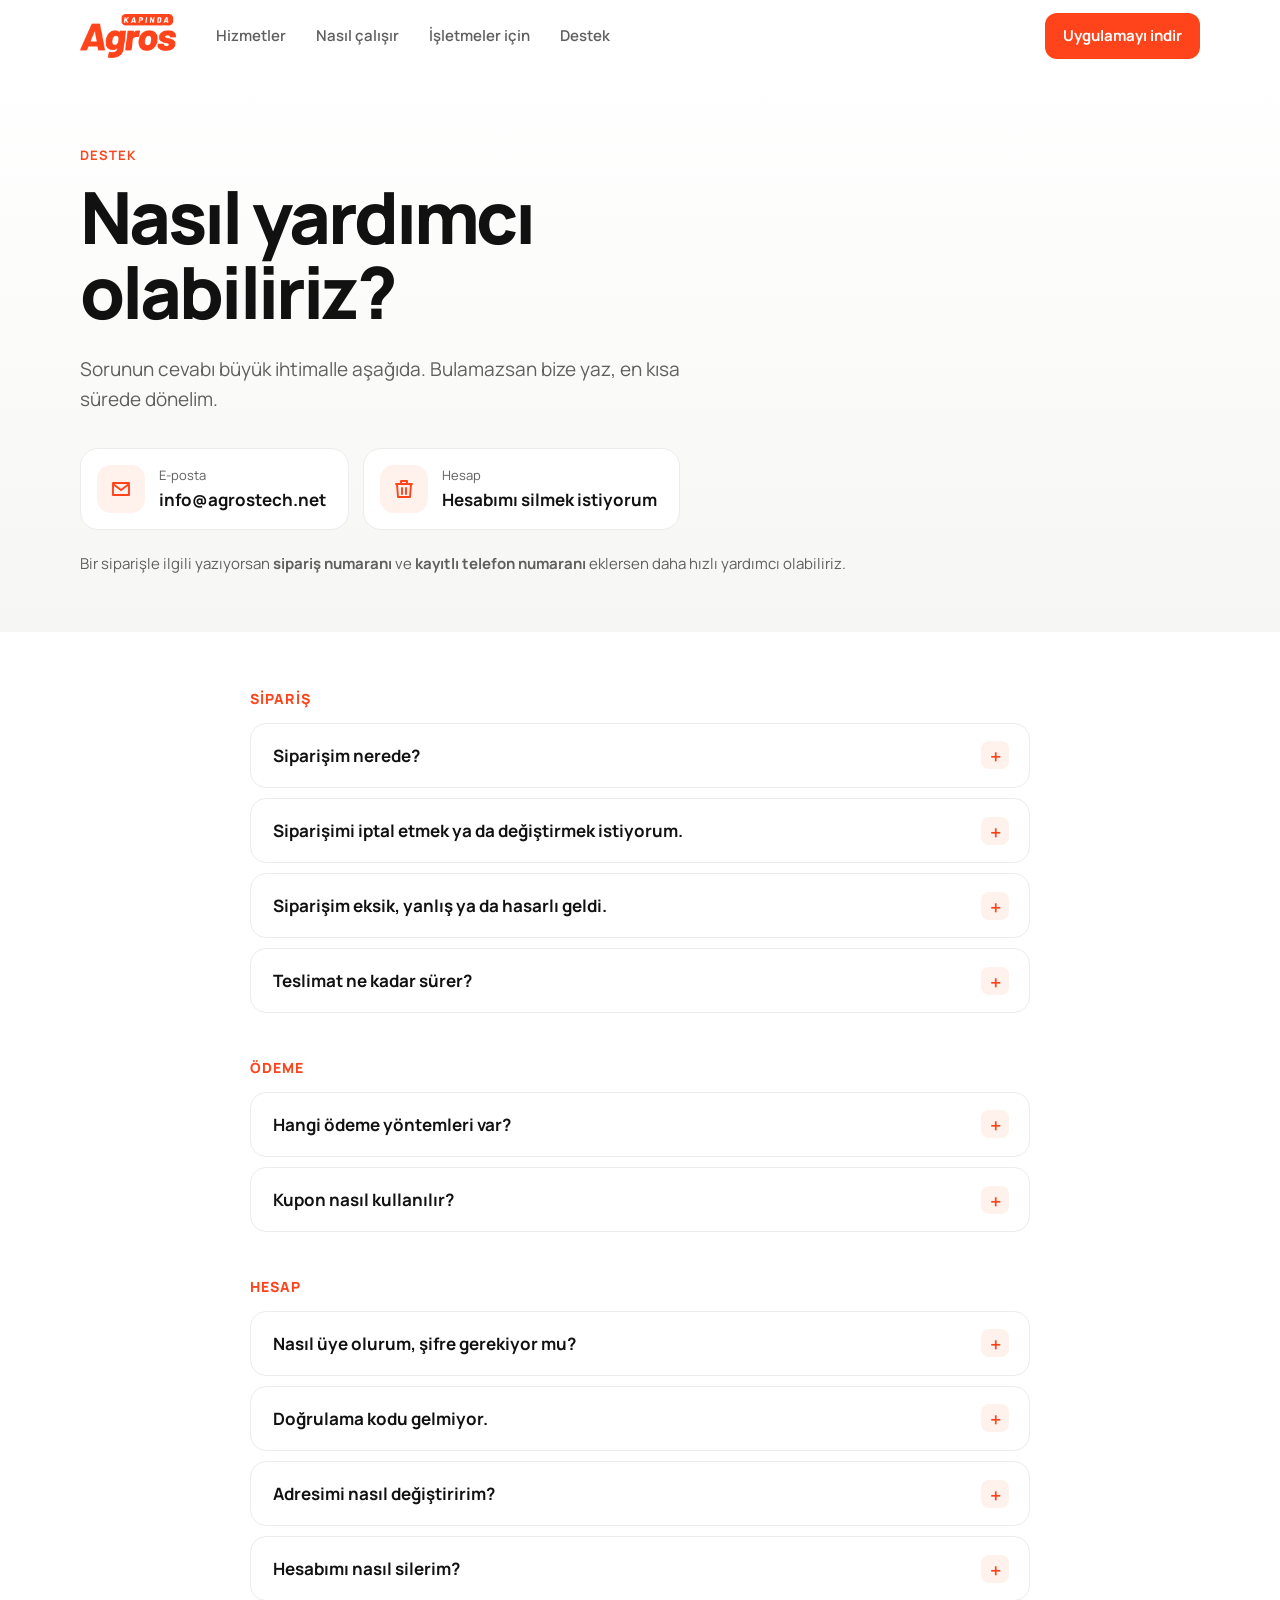
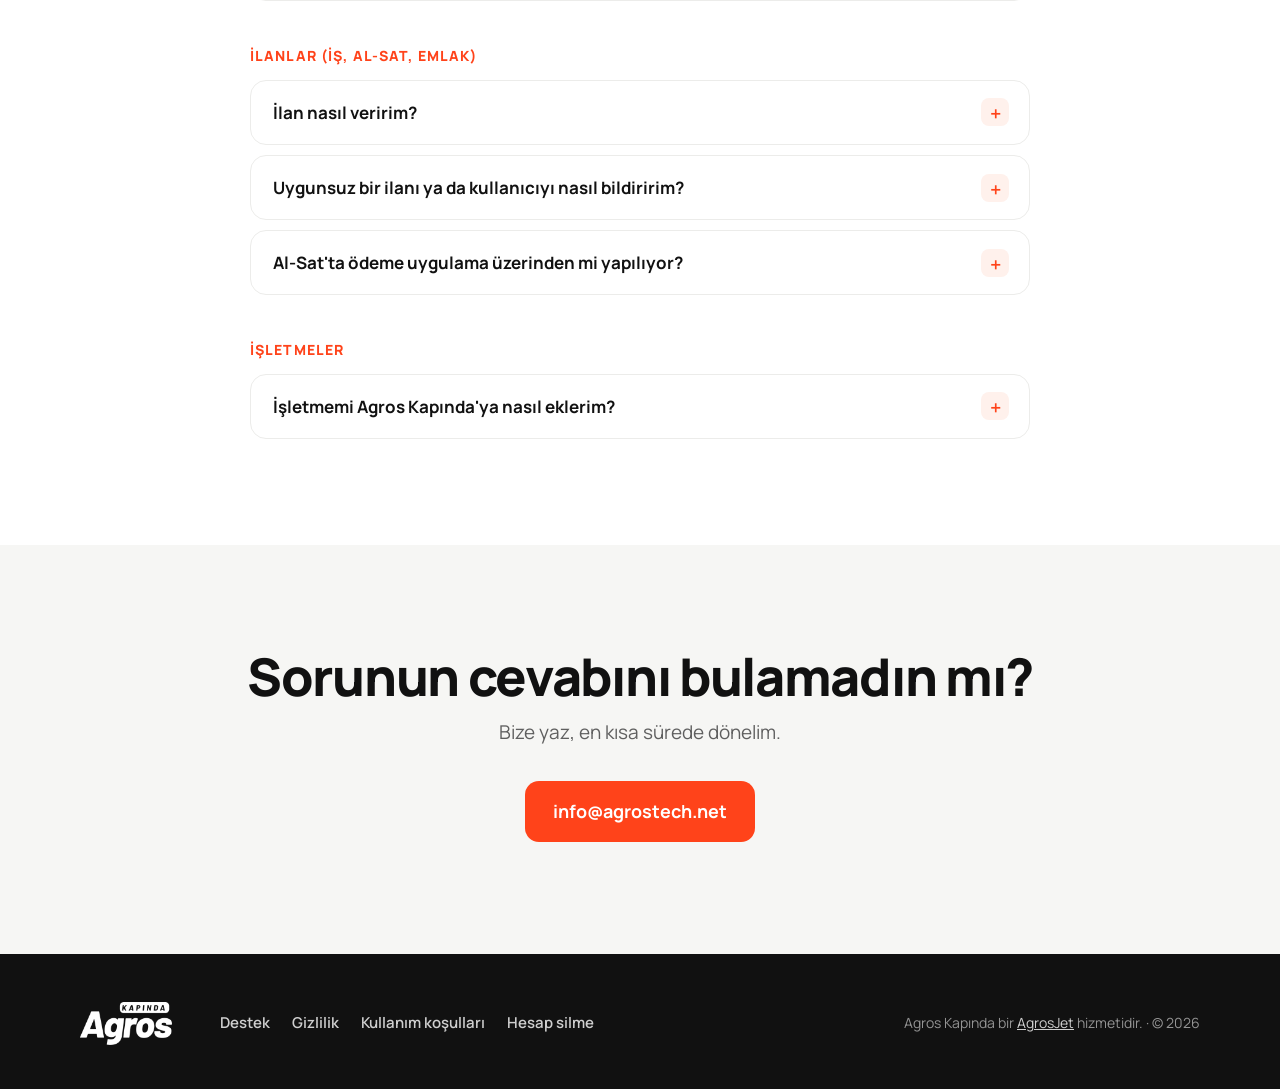
==== destek.html @ 943f06df "Destek sayfasi (/destek): iletisim, sik sorulan sorular; alt bilgide destek, gizlilik, kosullar, hes" ====
<!doctype html>
<html lang="tr">
<head>
  <meta charset="utf-8">
  <meta name="viewport" content="width=device-width, initial-scale=1, viewport-fit=cover">
  <title>Destek — Agros Kapında</title>
  <meta name="description" content="Agros Kapında destek: sipariş, ödeme, hesap ve ilanlarla ilgili sık sorulan sorular ve iletişim.">
  <meta name="theme-color" content="#FF431A">
  <link rel="canonical" href="https://agroskapinda.app/destek">

  <meta property="og:type" content="website">
  <meta property="og:site_name" content="Agros Kapında">
  <meta property="og:title" content="Agros Kapında — Ne lazımsa, kapında.">
  <meta property="og:description" content="Yemek, market, çiçek, kurye, iş, emlak ve ikinci el tek uygulamada.">
  <meta property="og:url" content="https://agroskapinda.app/">
  <meta property="og:image" content="https://agroskapinda.app/img/og.png">
  <meta name="twitter:card" content="summary_large_image">

  <link rel="icon" href="/favicon.ico" sizes="any">
  <link rel="icon" type="image/png" sizes="32x32" href="/img/favicon-32.png">
  <link rel="apple-touch-icon" href="/img/apple-touch-icon.png">
  <link rel="manifest" href="/site.webmanifest">

  <link rel="preconnect" href="https://fonts.googleapis.com">
  <link rel="preconnect" href="https://fonts.gstatic.com" crossorigin>
  <link href="https://fonts.googleapis.com/css2?family=Manrope:wght@400;500;600;700;800&display=swap" rel="stylesheet">
  <link rel="stylesheet" href="/style.css">
</head>
<body>

<header class="ust" id="ust">
  <div class="kap ust-ic">
    <a href="/" class="ust-logo" aria-label="Agros Kapında ana sayfa">
      <img src="/img/logo-turuncu.png" alt="Agros Kapında" width="104" height="48">
    </a>
    <nav class="ust-menu" aria-label="Ana menü">
      <a href="/#hizmetler">Hizmetler</a>
      <a href="/#nasil">Nasıl çalışır</a>
      <a href="/#isletmeler">İşletmeler için</a>
      <a href="/destek">Destek</a>
    </nav>
    <a href="/#indir" class="dugme dugme-turuncu ust-dugme">Uygulamayı indir</a>
  </div>
</header>

<main>
  <section class="destek-bas">
    <div class="kap">
      <p class="ust-yazi">Destek</p>
      <h1>Nasıl yardımcı<br>olabiliriz?</h1>
      <p class="giris-alt">Sorunun cevabı büyük ihtimalle aşağıda. Bulamazsan bize yaz, en kısa sürede dönelim.</p>
      <div class="iletisim-kartlari">
        <a class="iletisim" href="mailto:info@agrostech.net?subject=Agros%20Kap%C4%B1nda%20destek">
          <span class="ikon"><svg viewBox="0 0 24 24"><path d="M4 6h16v12H4zM4 7l8 6 8-6"/></svg></span>
          <span><small>E-posta</small><b>info@agrostech.net</b></span>
        </a>
        <a class="iletisim" href="https://agrosjet.app/m/hesap-sil" rel="noopener">
          <span class="ikon"><svg viewBox="0 0 24 24"><path d="M4 7h16M10 11v6M14 11v6M5 7l1 13h12l1-13M9 7V4h6v3"/></svg></span>
          <span><small>Hesap</small><b>Hesabımı silmek istiyorum</b></span>
        </a>
      </div>
      <p class="ipucu">Bir siparişle ilgili yazıyorsan <b>sipariş numaranı</b> ve <b>kayıtlı telefon numaranı</b> eklersen daha hızlı yardımcı olabiliriz.</p>
    </div>
  </section>

  <section class="destek-sss">
    <div class="kap kap-dar">
      <h2 class="sss-grup">Sipariş</h2>
        <details class="sss">
          <summary>Siparişim nerede?</summary>
          <div class="sss-cevap">Uygulamada <b>Siparişlerim</b> sekmesinden siparişinin durumunu görebilirsin: Sipariş alındı → Hazırlanıyor → Yolda → Teslim edildi. Her adımda telefonuna bildirim de gelir. Bildirim gelmiyorsa telefonunun ayarlarından Agros Kapında için bildirim iznini kontrol et.</div>
        </details>
        <details class="sss">
          <summary>Siparişimi iptal etmek ya da değiştirmek istiyorum.</summary>
          <div class="sss-cevap">Sipariş işletme tarafından hazırlanmaya başlandıysa değişiklik yapılamayabilir. Hemen <a href="mailto:info@agrostech.net">info@agrostech.net</a> adresine sipariş numaranla yaz; işletmeyle iletişime geçip sana dönelim.</div>
        </details>
        <details class="sss">
          <summary>Siparişim eksik, yanlış ya da hasarlı geldi.</summary>
          <div class="sss-cevap">Çok üzgünüz. Sipariş numaranı ve mümkünse bir fotoğrafı <a href="mailto:info@agrostech.net">info@agrostech.net</a> adresine gönder. İşletmeyle birlikte inceleyip sana dönüş yapacağız.</div>
        </details>
        <details class="sss">
          <summary>Teslimat ne kadar sürer?</summary>
          <div class="sss-cevap">Süre işletmeye, siparişin hazırlanma süresine ve mesafeye göre değişir. Her işletmenin tahmini teslim süresi uygulamada işletme kartında yazar.</div>
        </details>
      <h2 class="sss-grup">Ödeme</h2>
        <details class="sss">
          <summary>Hangi ödeme yöntemleri var?</summary>
          <div class="sss-cevap">Şu an siparişini kapıda <b>nakit</b> ya da <b>kapıda kredi kartı</b> ile ödeyebilirsin. Online kredi kartıyla ödeme çok yakında geliyor.</div>
        </details>
        <details class="sss">
          <summary>Kupon nasıl kullanılır?</summary>
          <div class="sss-cevap">Kuponlarını <b>Hesabım → Kuponlarım</b> bölümünde görebilirsin. Uygun kupon sepet ve ödeme adımında siparişine uygulanır.</div>
        </details>
      <h2 class="sss-grup">Hesap</h2>
        <details class="sss">
          <summary>Nasıl üye olurum, şifre gerekiyor mu?</summary>
          <div class="sss-cevap">Şifre yok. Telefon numaranı yazman yeterli; numarana gelen doğrulama koduyla giriş yaparsın. İlk girişte adını ve teslimat adresini eklemen istenir.</div>
        </details>
        <details class="sss">
          <summary>Doğrulama kodu gelmiyor.</summary>
          <div class="sss-cevap">Numaranı doğru yazdığından emin ol ve bir dakika bekleyip tekrar kod iste. SMS engelleme ya da sinyal sorunu olabilir. Yine gelmezse bize yaz.</div>
        </details>
        <details class="sss">
          <summary>Adresimi nasıl değiştiririm?</summary>
          <div class="sss-cevap"><b>Hesabım → Adreslerim</b> bölümünden yeni adres ekleyebilir, mevcut adreslerini düzenleyebilir ya da silebilirsin.</div>
        </details>
        <details class="sss">
          <summary>Hesabımı nasıl silerim?</summary>
          <div class="sss-cevap">Uygulamada <b>Hesabım</b> sekmesine gir, sayfanın altındaki <b>Hesabımı Sil</b> bağlantısına dokun ve telefonuna gelen kodu gir. Hesabın 7 gün sonra silinir. Ayrıntılar: <a href="https://agrosjet.app/m/hesap-sil" rel="noopener">Hesap silme</a>.</div>
        </details>
      <h2 class="sss-grup">İlanlar (İş, Al-Sat, Emlak)</h2>
        <details class="sss">
          <summary>İlan nasıl veririm?</summary>
          <div class="sss-cevap">Ana ekrandan Agrosİş, AgrosAl-Sat ya da AgrosEmlak'a gir ve ilan ver düğmesine dokun. Fotoğraf, açıklama ve fiyatı ekleyip yayınla.</div>
        </details>
        <details class="sss">
          <summary>Uygunsuz bir ilanı ya da kullanıcıyı nasıl bildiririm?</summary>
          <div class="sss-cevap">İlanın ya da mesajlaşmanın içindeki <b>Şikayet et</b> seçeneğini kullan. Aynı yerden kullanıcıyı engelleyebilirsin. Engellediklerini <b>Hesabım → Engellediklerim</b> bölümünden yönetebilirsin. Şikayetler ekibimiz tarafından incelenir.</div>
        </details>
        <details class="sss">
          <summary>Al-Sat'ta ödeme uygulama üzerinden mi yapılıyor?</summary>
          <div class="sss-cevap">Hayır. Al-Sat bir ilan hizmetidir; alıcı ve satıcı uygulama içinden mesajlaşır, ödeme ve teslim taraflar arasında yapılır. Ürünü görmeden ödeme yapmamanı öneririz.</div>
        </details>
      <h2 class="sss-grup">İşletmeler</h2>
        <details class="sss">
          <summary>İşletmemi Agros Kapında'ya nasıl eklerim?</summary>
          <div class="sss-cevap">İşletme başvuruları çok yakında bu siteden alınacak. Şimdiden ilgileniyorsan işletme adını, türünü (restoran, market, manav, çiçekçi…) ve telefon numaranı <a href="mailto:info@agrostech.net?subject=%C4%B0%C5%9Fletme%20ba%C5%9Fvurusu">info@agrostech.net</a> adresine gönder.</div>
        </details>
    </div>
  </section>

  <section class="indir" id="indir">
    <div class="kap indir-ic">
      <h2>Sorunun cevabını bulamadın mı?</h2>
      <p>Bize yaz, en kısa sürede dönelim.</p>
      <div class="magazalar ortala"><a class="dugme dugme-turuncu dugme-buyuk" href="mailto:info@agrostech.net?subject=Agros%20Kap%C4%B1nda%20destek">info@agrostech.net</a></div>
    </div>
  </section>
</main>

<footer class="alt">
  <div class="kap alt-ic">
    <img src="/img/logo-beyaz.png" alt="Agros Kapında" width="100" height="46" loading="lazy">
    <nav class="alt-menu" aria-label="Alt menü">
      <a href="/destek">Destek</a>
      <a href="https://agrosjet.app/m/privacy" rel="noopener">Gizlilik</a>
      <a href="https://agrosjet.app/m/terms" rel="noopener">Kullanım koşulları</a>
      <a href="https://agrosjet.app/m/hesap-sil" rel="noopener">Hesap silme</a>
    </nav>
    <p class="alt-not">Agros Kapında bir <a href="https://agrosjet.net" rel="noopener">AgrosJet</a> hizmetidir. · © <span data-yil>2026</span></p>
  </div>
</footer>

<script src="/main.js" defer></script>
</body>
</html>
---- style.css ----
/* Agros Kapında — tanıtım sayfası (uygulamanın renk ve görselleriyle uyumlu) */
:root {
  --turuncu: #FF431A;
  --turuncu-koyu: #E63C17;
  --turuncu-yumusak: #FFF1EC;
  --yazi: #111111;
  --yazi-soluk: #5F5F5F;
  --zemin: #FFFFFF;
  --zemin-gri: #F6F6F4;
  --cizgi: #ECECEA;
  --koyu: #111111;
  --font: "Manrope", system-ui, -apple-system, "Segoe UI", sans-serif;
  --kenar: clamp(20px, 4vw, 40px);
}

*, *::before, *::after { box-sizing: border-box; }
html { scroll-behavior: smooth; -webkit-text-size-adjust: 100%; }
body {
  margin: 0; font-family: var(--font); font-size: 17px; line-height: 1.6;
  color: var(--yazi); background: var(--zemin);
  -webkit-font-smoothing: antialiased; overflow-x: hidden;
}
img { display: block; max-width: 100%; height: auto; }
a { color: inherit; }
h1, h2, h3, h4 { margin: 0; letter-spacing: -0.025em; }
p { margin: 0; }
ul, ol { margin: 0; padding: 0; list-style: none; }
.kap { width: 100%; max-width: 1200px; margin: 0 auto; padding: 0 var(--kenar); }

.ust-yazi { font-size: 13px; font-weight: 700; letter-spacing: .08em; text-transform: uppercase; color: var(--turuncu); margin-bottom: 14px; }
.ust-yazi.acik { color: #FFD3C6; }
.bolum-bas { max-width: 640px; margin-bottom: 48px; }
.bolum-bas h2, .neden-sol h2, .isletme-metin h2, .indir h2 { font-size: clamp(32px, 4.4vw, 52px); line-height: 1.08; font-weight: 800; }
.bolum-bas p:last-child:not(.ust-yazi) { margin-top: 16px; font-size: 19px; color: var(--yazi-soluk); }

.dugme { display: inline-flex; align-items: center; justify-content: center; font-weight: 700; font-size: 15px; text-decoration: none; border-radius: 12px; padding: 11px 18px; transition: background .2s, transform .2s; }
.dugme-turuncu { background: var(--turuncu); color: #fff; }
.dugme-turuncu:hover { background: var(--turuncu-koyu); }

/* ───────── Üst bar ───────── */
.ust { position: sticky; top: 0; z-index: 50; background: rgba(255,255,255,.88); -webkit-backdrop-filter: saturate(1.6) blur(14px); backdrop-filter: saturate(1.6) blur(14px); border-bottom: 1px solid transparent; transition: border-color .2s; }
.ust.kaydi { border-bottom-color: var(--cizgi); }
.ust-ic { display: flex; align-items: center; gap: 40px; height: 72px; }
.ust-logo img { width: 96px; }
.ust-menu { display: flex; gap: 30px; margin-right: auto; font-weight: 600; font-size: 15px; }
.ust-menu a { text-decoration: none; color: var(--yazi-soluk); transition: color .2s; }
.ust-menu a:hover { color: var(--yazi); }

/* ───────── Giriş ───────── */
.giris { padding: 64px 0 96px; background: linear-gradient(180deg, #fff 0%, var(--zemin-gri) 100%); }
.giris-ic { display: grid; grid-template-columns: 1fr 1.05fr; gap: 56px; align-items: center; }
.rozet { display: inline-block; font-size: 14px; font-weight: 600; color: var(--turuncu); background: var(--turuncu-yumusak); border-radius: 999px; padding: 7px 14px; margin-bottom: 24px; }
.giris h1 { font-size: clamp(48px, 7vw, 84px); line-height: 1.02; font-weight: 800; letter-spacing: -0.04em; }
.vurgu { color: var(--turuncu); }
.giris-alt { margin-top: 24px; max-width: 34em; font-size: 19px; color: var(--yazi-soluk); }

.magazalar { display: flex; flex-wrap: wrap; gap: 12px; margin-top: 34px; }
.magazalar.ortala { justify-content: center; }
.magaza {
  position: relative; display: inline-flex; align-items: center; gap: 11px;
  background: var(--koyu); color: #fff; text-decoration: none;
  padding: 10px 20px 10px 16px; border-radius: 12px; min-width: 176px;
  transition: transform .2s, background .2s;
}
a.magaza:hover { transform: translateY(-2px); background: #2a2a2a; }
.magaza svg { width: 26px; height: 26px; flex: none; }
.magaza small { display: block; font-size: 11px; opacity: .75; line-height: 1.2; white-space: nowrap; }
.magaza b { display: block; font-size: 18px; line-height: 1.15; white-space: nowrap; }
.magaza.yakinda { cursor: default; }
.magaza.yakinda::after {
  content: "Yakında"; position: absolute; top: -9px; right: -6px;
  font-size: 11px; font-weight: 700; background: var(--turuncu); color: #fff; padding: 2px 8px; border-radius: 999px;
}

/* ───────── Giriş sahnesi ───────── */
.canli { display: inline-block; width: 8px; height: 8px; border-radius: 50%; background: var(--turuncu); margin-right: 6px; vertical-align: 1px; animation: nabiz 2s infinite; }
@keyframes nabiz { 0% { box-shadow: 0 0 0 0 rgba(255,67,26,.55); } 70% { box-shadow: 0 0 0 9px rgba(255,67,26,0); } 100% { box-shadow: 0 0 0 0 rgba(255,67,26,0); } }
.donen-kelime { display: inline-block; color: var(--turuncu); position: relative; }
.donen-kelime.cik { animation: kelimeCik .32s ease-in forwards; }
.donen-kelime.gir { animation: kelimeGir .42s cubic-bezier(.2,.8,.2,1.2); }
@keyframes kelimeCik { to { opacity: 0; transform: translateY(-.35em) rotate(-3deg); filter: blur(4px); } }
@keyframes kelimeGir { from { opacity: 0; transform: translateY(.45em) rotate(3deg); filter: blur(4px); } to { opacity: 1; transform: none; filter: none; } }
.giris h1 .satir { display: block; }
.giris h1 .vurgu { color: var(--yazi); }
main { overflow-x: clip; }

.sahne { position: relative; display: grid; place-items: center; min-height: 620px; }
.sahne::before { content: ""; position: absolute; width: 520px; height: 520px; border-radius: 50%; background: radial-gradient(circle, rgba(255,67,26,.16), rgba(255,67,26,0) 68%); }
.telefon {
  position: relative; z-index: 2; width: 292px; height: 600px; padding: 11px;
  background: #111; border-radius: 48px;
  box-shadow: 0 0 0 2px #2b2b2b inset, 0 40px 80px rgba(17,17,17,.22), 0 12px 24px rgba(17,17,17,.12);
  animation: suzul 7s ease-in-out infinite;
}
.telefon::before { content: ""; position: absolute; z-index: 3; top: 21px; left: 50%; width: 88px; height: 25px; margin-left: -44px; background: #111; border-radius: 20px; }
@keyframes suzul { 0%,100% { transform: translateY(0) rotate(-3deg); } 50% { transform: translateY(-14px) rotate(-2deg); } }
.ekran { height: 100%; border-radius: 38px; overflow: hidden; background: #fff; padding: 54px 12px 12px; display: flex; flex-direction: column; gap: 10px; position: relative; }
.e-ust { display: flex; justify-content: space-between; align-items: center; padding: 0 4px; }
.e-ust img { width: 64px; }
.e-adres { font-size: 12px; font-weight: 700; background: var(--zemin-gri); border-radius: 999px; padding: 4px 10px; }
.e-afis { background: var(--turuncu); color: #fff; border-radius: 14px; padding: 12px 14px; position: relative; overflow: hidden; }
.e-afis::after { content: ""; position: absolute; right: -24px; top: -24px; width: 90px; height: 90px; border-radius: 50%; background: rgba(255,255,255,.15); }
.e-afis b { display: block; font-size: 15px; line-height: 1.2; }
.e-afis small { font-size: 11px; opacity: .85; }
.e-izgara { display: grid; grid-template-columns: 1fr 1fr; gap: 8px; }
.e-kart { position: relative; background: #fff; border: 1px solid var(--cizgi); border-radius: 12px; overflow: hidden; aspect-ratio: 640 / 486; }
.e-kart b { position: absolute; top: 6px; left: 8px; z-index: 1; font-size: 12px; font-weight: 800; color: var(--r); }
.e-kart img { width: 100%; height: 100%; object-fit: cover; }
.e-kart { opacity: 0; transform: scale(.9); animation: kartGel .5s cubic-bezier(.2,.8,.2,1.2) forwards; }
.e-kart:nth-child(1) { animation-delay: .3s; } .e-kart:nth-child(2) { animation-delay: .4s; } .e-kart:nth-child(3) { animation-delay: .5s; }
.e-kart:nth-child(4) { animation-delay: .6s; } .e-kart:nth-child(5) { animation-delay: .7s; } .e-kart:nth-child(6) { animation-delay: .8s; }
@keyframes kartGel { to { opacity: 1; transform: none; } }
.e-alt { margin-top: auto; display: flex; justify-content: space-around; padding: 10px 6px 4px; border-top: 1px solid var(--cizgi); }
.e-alt span { width: 22px; height: 6px; border-radius: 4px; background: #ddd; }
.e-alt .aktif { background: var(--turuncu); }

.damga { position: absolute; z-index: 3; top: 2%; left: 0; width: 150px; height: 150px; display: grid; place-items: center; }
.damga::before { content: ""; position: absolute; inset: 0; border-radius: 50%; background: #FFD43B; box-shadow: 0 10px 24px rgba(17,17,17,.12); }
.damga svg { position: absolute; inset: 0; width: 100%; height: 100%; animation: don 16s linear infinite; }
.damga text { font-family: var(--font); font-weight: 800; font-size: 14px; fill: #111; }
.damga img { position: relative; width: 56px; height: 56px; border-radius: 14px; }
@keyframes don { to { transform: rotate(360deg); } }

.yuzen { position: absolute; z-index: 1; width: 190px; background: #fff; border-radius: 18px; overflow: hidden; box-shadow: 0 18px 40px rgba(17,17,17,.12); }
.yuzen img { width: 100%; aspect-ratio: 640 / 486; object-fit: cover; }
.yuzen span { position: absolute; top: 10px; left: 12px; font-weight: 800; font-size: 14px; }
.yz-cicek { right: -2%; top: 8%; transform: rotate(7deg); animation: yuzen1 8s ease-in-out infinite; }
.yz-cicek span { color: #DB2777; }
.yz-emlak { left: -4%; bottom: 6%; transform: rotate(-8deg); animation: yuzen2 9s ease-in-out infinite; }
.yz-emlak span { color: #7C3AED; }
@keyframes yuzen1 { 0%,100% { transform: rotate(7deg) translateY(0); } 50% { transform: rotate(5deg) translateY(12px); } }
@keyframes yuzen2 { 0%,100% { transform: rotate(-8deg) translateY(0); } 50% { transform: rotate(-6deg) translateY(-12px); } }

.balon {
  position: absolute; z-index: 4; right: -3%; bottom: 16%;
  display: flex; align-items: center; gap: 12px;
  background: #fff; border-radius: 18px; padding: 12px 18px 12px 12px;
  box-shadow: 0 20px 44px rgba(17,17,17,.16);
  animation: balonGel 6s ease-in-out infinite;
}
.balon b { display: block; font-size: 15px; line-height: 1.25; }
.balon small { font-size: 13px; color: var(--yazi-soluk); }
.balon-ikon { width: 40px; height: 40px; border-radius: 12px; background: var(--turuncu); color: #fff; display: grid; place-items: center; }
.balon-ikon svg { width: 24px; height: 24px; fill: none; stroke: currentColor; stroke-width: 1.9; stroke-linecap: round; stroke-linejoin: round; }
@keyframes balonGel { 0%, 6% { opacity: 0; transform: translateY(16px) scale(.94); } 14%, 86% { opacity: 1; transform: none; } 94%, 100% { opacity: 0; transform: translateY(-8px) scale(.97); } }

/* ───────── Kayan şerit ───────── */
.serit { background: var(--turuncu); color: #fff; padding: 22px 0; overflow: hidden; transform: rotate(-1.2deg); margin: -12px -20px 0; }
.serit-hat { display: flex; width: max-content; animation: kay 34s linear infinite; }
.serit-ic { display: flex; align-items: center; gap: 28px; padding-right: 28px; font-size: clamp(26px, 3.2vw, 40px); font-weight: 800; letter-spacing: -.02em; white-space: nowrap; }
.serit-ic i { font-style: normal; color: #FFD43B; font-size: .7em; }
@keyframes kay { to { transform: translateX(-50%); } }

/* ───────── Takip ───────── */
.takip { background: #111; color: #fff; padding: 112px 0; }
.takip-ic { display: grid; grid-template-columns: 1fr 1fr; gap: 64px; align-items: center; }
.takip h2, .ilan h2 { font-size: clamp(32px, 4.4vw, 52px); line-height: 1.08; font-weight: 800; }
.takip .vurgu { color: var(--turuncu); }
.takip-metin p:last-child { margin-top: 18px; font-size: 18px; color: rgba(255,255,255,.72); max-width: 30em; }
.bildirimler { display: grid; gap: 12px; }
.bd {
  display: grid; grid-template-columns: 40px 1fr auto; gap: 14px; align-items: center;
  background: rgba(255,255,255,.07); border: 1px solid rgba(255,255,255,.1);
  border-radius: 20px; padding: 14px 18px 14px 14px; max-width: 430px;
  opacity: 0; animation: bildirim 9s infinite;
}
.bd img { width: 40px; height: 40px; border-radius: 10px; }
.bd b { display: block; font-size: 16px; line-height: 1.25; }
.bd small { font-size: 14px; color: rgba(255,255,255,.65); }
.bd em { font-style: normal; font-size: 12px; color: rgba(255,255,255,.45); align-self: start; }
.bd2 { margin-left: 36px; animation-delay: 1.2s; }
.bd3 { margin-left: 72px; animation-delay: 2.4s; background: var(--turuncu); border-color: var(--turuncu); }
.bd3 small, .bd3 em { color: rgba(255,255,255,.85); }
@keyframes bildirim { 0% { opacity: 0; transform: translateY(22px) scale(.97); } 8%, 80% { opacity: 1; transform: none; } 92%, 100% { opacity: 0; transform: translateY(-8px) scale(.98); } }

/* ───────── İlan / mesaj ───────── */
.ilan { padding: 112px 0; background: #F3F6FF; }
.ilan-ic { display: grid; grid-template-columns: 1fr 1fr; gap: 64px; align-items: center; }
.ilan .vurgu { color: #2563EB; }
.ilan-metin > p:not(.ust-yazi) { margin-top: 18px; font-size: 18px; color: var(--yazi-soluk); max-width: 30em; }
.ilan .ust-yazi { color: #2563EB; }
.ilan-liste { margin-top: 26px; display: grid; gap: 10px; }
.ilan-liste li { background: #fff; border-radius: 14px; padding: 13px 16px; font-size: 15px; color: var(--yazi-soluk); border-left: 4px solid var(--r); }
.ilan-liste b { color: var(--r); margin-right: 6px; }
.sahne-mesaj { position: relative; display: grid; place-items: center; min-height: 560px; }
.telefon-kucuk { width: 270px; height: 540px; animation: suzul2 7s ease-in-out infinite; }
@keyframes suzul2 { 0%,100% { transform: translateY(0) rotate(3deg); } 50% { transform: translateY(-12px) rotate(2deg); } }
.ekran-mesaj { padding: 50px 0 0; gap: 0; background: #F6F6F4; }
.m-ust { display: flex; align-items: center; gap: 10px; padding: 8px 14px 12px; background: #fff; border-bottom: 1px solid var(--cizgi); }
.m-ust img { width: 40px; height: 40px; border-radius: 10px; object-fit: cover; }
.m-ust b { display: block; font-size: 14px; line-height: 1.2; }
.m-ust small { font-size: 11px; color: #2563EB; font-weight: 700; }
.m-akis { flex: 1; display: flex; flex-direction: column; gap: 8px; padding: 14px 12px; }
.m { max-width: 80%; font-size: 13px; line-height: 1.35; padding: 9px 12px; border-radius: 16px; opacity: 0; animation: mesaj 10s infinite; }
.m-ben { align-self: flex-end; background: #2563EB; color: #fff; border-bottom-right-radius: 4px; }
.m-o { align-self: flex-start; background: #fff; border-bottom-left-radius: 4px; }
.m:nth-child(1) { animation-delay: .4s; } .m:nth-child(2) { animation-delay: 1.6s; } .m:nth-child(3) { animation-delay: 2.8s; } .m:nth-child(4) { animation-delay: 4s; }
.m-yaziyor { display: flex; gap: 4px; padding: 12px; animation-delay: 5.2s; align-self: flex-start; background: #fff; }
.m-yaziyor i { width: 6px; height: 6px; border-radius: 50%; background: #aaa; animation: zipla 1s infinite; }
.m-yaziyor i:nth-child(2) { animation-delay: .15s; } .m-yaziyor i:nth-child(3) { animation-delay: .3s; }
@keyframes zipla { 0%, 60%, 100% { transform: none; } 30% { transform: translateY(-4px); } }
@keyframes mesaj { 0% { opacity: 0; transform: translateY(10px) scale(.95); } 5%, 88% { opacity: 1; transform: none; } 96%, 100% { opacity: 0; } }
.m-giris { margin: 0 10px 12px; background: #fff; border-radius: 999px; padding: 10px 14px; font-size: 12px; color: #999; }
.etiket-yuzen { position: absolute; z-index: 3; background: #fff; border-radius: 14px; padding: 10px 14px; font-size: 14px; font-weight: 700; color: var(--r); box-shadow: 0 14px 34px rgba(17,17,17,.12); border-left: 4px solid var(--r); white-space: nowrap; }
.ey1 { left: 0; top: 16%; transform: rotate(-5deg); animation: yuzen2 8s ease-in-out infinite; }
.ey2 { right: 0; bottom: 18%; transform: rotate(5deg); animation: yuzen1 9s ease-in-out infinite; }

/* ───────── Hizmetler ───────── */
.hizmetler { padding: 112px 0 104px; }
.grup-baslik { display: flex; align-items: center; gap: 12px; font-size: 21px; font-weight: 700; margin: 0 0 20px; }
.grup-baslik span { font-size: 13px; font-weight: 700; color: var(--turuncu); background: var(--turuncu-yumusak); border-radius: 8px; padding: 3px 8px; }
.izgara { display: grid; gap: 16px; }
.izgara-4 { grid-template-columns: repeat(4, 1fr); }
.izgara + .grup-baslik { margin-top: 56px; }
.hizmet {
  position: relative; display: flex; flex-direction: column;
  background: #fff; border: 1px solid var(--cizgi); border-radius: 20px; overflow: hidden;
  transition: transform .3s cubic-bezier(.2,.8,.2,1), box-shadow .3s, border-color .3s;
}
.hizmet:hover { transform: translateY(-4px); border-color: transparent; box-shadow: 0 16px 40px rgba(17,17,17,.09); }
.hizmet::before { content: ""; position: absolute; left: 0; right: 0; top: 0; height: 4px; background: var(--renk); opacity: 0; transition: opacity .3s; }
.hizmet:hover::before { opacity: 1; }
.hizmet-yazi { padding: 22px 22px 0; }
.hizmet h4 { font-size: 20px; font-weight: 800; color: var(--renk); display: flex; align-items: center; gap: 8px; flex-wrap: wrap; }
.hizmet h4 em { font-style: normal; font-size: 11px; font-weight: 700; color: #fff; background: var(--renk); border-radius: 999px; padding: 2px 8px; letter-spacing: 0; }
.hizmet p { margin-top: 6px; font-size: 15px; line-height: 1.5; color: var(--yazi-soluk); }
.hizmet img { margin-top: auto; width: 100%; aspect-ratio: 640 / 486; object-fit: cover; }
.hizmet-yakinda img { filter: grayscale(.35); opacity: .85; }

/* ───────── Nasıl çalışır ───────── */
.nasil { padding: 104px 0; background: var(--zemin-gri); }
.adimlar { display: grid; grid-template-columns: repeat(3, 1fr); gap: 16px; }
.adimlar li { background: #fff; border-radius: 20px; padding: 32px 28px 30px; }
.adim-no { display: grid; place-items: center; width: 44px; height: 44px; border-radius: 12px; background: var(--turuncu); color: #fff; font-weight: 800; font-size: 19px; margin-bottom: 22px; }
.adimlar h4 { font-size: 21px; font-weight: 800; }
.adimlar p { margin-top: 8px; color: var(--yazi-soluk); font-size: 16px; }

/* ───────── Neden ───────── */
.neden { padding: 112px 0; }
.neden-ic { display: grid; grid-template-columns: .9fr 1.1fr; gap: 64px; align-items: start; }
.neden-sol { position: sticky; top: 120px; }
.neden-sol p:last-child { margin-top: 18px; font-size: 19px; color: var(--yazi-soluk); max-width: 26em; }
.neden-liste { display: grid; grid-template-columns: 1fr 1fr; gap: 16px; }
.neden-liste li { border: 1px solid var(--cizgi); border-radius: 20px; padding: 26px 24px; }
.ikon { display: grid; place-items: center; width: 48px; height: 48px; border-radius: 14px; background: var(--turuncu-yumusak); color: var(--turuncu); margin-bottom: 18px; }
.ikon svg { width: 24px; height: 24px; fill: none; stroke: currentColor; stroke-width: 1.9; stroke-linecap: round; stroke-linejoin: round; }
.neden-liste h4 { font-size: 18px; font-weight: 800; }
.neden-liste p { margin-top: 6px; font-size: 15px; color: var(--yazi-soluk); }

/* ───────── İşletmeler ───────── */
.isletmeler { padding: 0 0 112px; }
.isletme-kart {
  display: grid; grid-template-columns: 1.2fr 1fr; gap: 48px; align-items: center;
  background: var(--turuncu); color: #fff; border-radius: 28px;
  padding: 64px clamp(28px, 5vw, 64px);
  max-width: calc(1200px - 2 * var(--kenar)); width: calc(100% - 2 * var(--kenar));
  position: relative; overflow: hidden;
}
.isletme-kart::after { content: ""; position: absolute; right: -120px; bottom: -160px; width: 420px; height: 420px; border-radius: 50%; background: rgba(255,255,255,.08); }
.isletme-metin p:not(.ust-yazi) { margin-top: 16px; font-size: 18px; color: rgba(255,255,255,.9); max-width: 30em; }
.yakinda-satir { margin-top: 28px; display: flex; align-items: center; gap: 12px; flex-wrap: wrap; font-size: 15px; font-weight: 500; }
.yakinda-rozet { background: #fff; color: var(--turuncu); font-weight: 800; font-size: 13px; border-radius: 999px; padding: 6px 12px; }
.isletme-turleri { display: flex; flex-wrap: wrap; gap: 10px; position: relative; z-index: 1; }
.isletme-turleri li { background: rgba(255,255,255,.14); border: 1px solid rgba(255,255,255,.28); border-radius: 999px; padding: 9px 16px; font-weight: 600; font-size: 15px; }

/* ───────── İndir ───────── */
.indir { padding: 104px 0 112px; background: var(--zemin-gri); text-align: center; }
.indir-ikon { width: 88px; height: 88px; border-radius: 22px; margin: 0 auto 26px; box-shadow: 0 12px 30px rgba(255,67,26,.3); }
.indir p { margin-top: 12px; font-size: 19px; color: var(--yazi-soluk); }

/* ───────── Alt bilgi ───────── */
.alt { background: var(--koyu); color: #fff; padding: 48px 0 calc(44px + env(safe-area-inset-bottom)); font-size: 15px; }
.alt-ic { display: flex; align-items: center; gap: 24px; flex-wrap: wrap; }
.alt img { width: 92px; }
.alt a { color: #fff; }
.alt-telif { color: rgba(255,255,255,.55); font-size: 14px; }

/* ───────── Beliren ───────── */
.belir { opacity: 0; transform: translateY(24px); transition: opacity .7s ease, transform .7s cubic-bezier(.2,.8,.2,1); }
.belir.gorundu { opacity: 1; transform: none; }

/* ───────── Duyarlı ───────── */
@media (max-width: 1000px) {
  .izgara-4 { grid-template-columns: repeat(2, 1fr); }
  .neden-ic { grid-template-columns: 1fr; gap: 40px; }
  .neden-sol { position: static; }
}
@media (max-width: 860px) {
  .takip-ic, .ilan-ic { grid-template-columns: 1fr; gap: 48px; }
  .ilan-metin { order: -1; }
  .takip, .ilan { padding: 80px 0; }
  .ust-menu { display: none; }
  .ust-dugme { margin-left: auto; }
  .giris { padding: 36px 0 72px; }
  .giris-ic { grid-template-columns: 1fr; gap: 48px; }
  .adimlar { grid-template-columns: 1fr; }
  .isletme-kart { grid-template-columns: 1fr; padding: 44px 26px; gap: 30px; border-radius: 24px; }
  .hizmetler, .neden { padding: 80px 0; }
  .nasil, .indir { padding: 80px 0; }
  .isletmeler { padding-bottom: 80px; }
}
@media (max-width: 560px) {
  body { font-size: 16px; }
  .ust-ic { height: 62px; }
  .ust-logo img { width: 84px; }
  .ust-dugme { padding: 9px 14px; font-size: 14px; }
  .giris-alt { font-size: 17px; }
  .sahne { min-height: 560px; }
  .sahne::before { width: 360px; height: 360px; }
  .telefon { width: 250px; height: 515px; border-radius: 42px; }
  .ekran { border-radius: 33px; padding-top: 48px; }
  .damga { width: 104px; height: 104px; top: 0; left: -2%; }
  .damga text { font-size: 15px; }
  .damga img { width: 38px; height: 38px; border-radius: 10px; }
  .yuzen { width: 124px; border-radius: 14px; }
  .yuzen span { font-size: 11px; top: 6px; left: 8px; }
  .yz-cicek { right: -3%; top: 12%; }
  .yz-emlak { left: -3%; bottom: 12%; }
  .balon { right: -2%; bottom: 4%; padding: 10px 14px 10px 10px; }
  .bd2 { margin-left: 16px; } .bd3 { margin-left: 32px; }
  .telefon-kucuk { width: 240px; height: 480px; }
  .etiket-yuzen { font-size: 12px; padding: 8px 11px; }
  .ey1 { left: -2%; top: 3%; } .ey2 { right: -2%; }
  .izgara-4 { grid-template-columns: 1fr 1fr; gap: 10px; }
  .hizmet { border-radius: 16px; }
  .hizmet-yazi { padding: 14px 14px 0; }
  .hizmet h4 { font-size: 16px; }
  .hizmet p { font-size: 13px; }
  .neden-liste { grid-template-columns: 1fr; }
  .magaza { flex: 1 1 150px; min-width: 0; padding: 10px 12px; }
  .magaza b { font-size: 16px; }
  .alt-ic { flex-direction: column; align-items: flex-start; gap: 10px; }
}

@media (prefers-reduced-motion: reduce) {
  *, *::before, *::after { animation: none !important; transition: none !important; }
  .belir, .e-kart, .bd, .m, .balon { opacity: 1 !important; transform: none !important; }
}

/* ───────── Destek sayfası ───────── */
.alt-menu { display: flex; flex-wrap: wrap; gap: 8px 22px; margin-right: auto; }
.alt-menu a { text-decoration: none; color: rgba(255,255,255,.8); font-weight: 600; }
.alt-menu a:hover { color: #fff; }
.alt-not { color: rgba(255,255,255,.55); font-size: 14px; }
.alt-not a { color: rgba(255,255,255,.8); }
.alt-ic img { margin-right: 24px; }
.destek-bas { padding: 72px 0 56px; background: linear-gradient(180deg, #fff 0%, var(--zemin-gri) 100%); }
.destek-bas h1 { font-size: clamp(42px, 6vw, 72px); line-height: 1.04; font-weight: 800; letter-spacing: -0.04em; }
.iletisim-kartlari { display: flex; flex-wrap: wrap; gap: 14px; margin-top: 34px; }
.iletisim { display: flex; align-items: center; gap: 14px; background: #fff; border: 1px solid var(--cizgi); border-radius: 18px; padding: 16px 22px 16px 16px; text-decoration: none; transition: transform .2s, box-shadow .2s; }
.iletisim:hover { transform: translateY(-2px); box-shadow: 0 12px 30px rgba(17,17,17,.08); }
.iletisim .ikon { margin: 0; }
.iletisim small { display: block; font-size: 13px; color: var(--yazi-soluk); }
.iletisim b { font-size: 17px; }
.ipucu { margin-top: 22px; font-size: 15px; color: var(--yazi-soluk); }
.destek-sss { padding: 56px 0 96px; }
.kap-dar { max-width: 860px; }
.sss-grup { font-size: 14px; font-weight: 800; letter-spacing: .08em; text-transform: uppercase; color: var(--turuncu); margin: 44px 0 12px; }
.sss-grup:first-child { margin-top: 0; }
.sss { border: 1px solid var(--cizgi); border-radius: 16px; margin-bottom: 10px; background: #fff; transition: box-shadow .2s; }
.sss[open] { box-shadow: 0 10px 28px rgba(17,17,17,.06); }
.sss summary { cursor: pointer; list-style: none; padding: 18px 56px 18px 22px; font-weight: 700; font-size: 17px; position: relative; }
.sss summary::-webkit-details-marker { display: none; }
.sss summary::after { content: "+"; position: absolute; right: 20px; top: 50%; transform: translateY(-50%); width: 28px; height: 28px; border-radius: 8px; background: var(--turuncu-yumusak); color: var(--turuncu); display: grid; place-items: center; font-size: 20px; font-weight: 600; transition: transform .2s; }
.sss[open] summary::after { content: "−"; }
.sss-cevap { padding: 0 22px 20px; color: var(--yazi-soluk); font-size: 16px; }
.sss-cevap a { color: var(--turuncu); font-weight: 600; }
.dugme-buyuk { font-size: 18px; padding: 16px 28px; border-radius: 14px; }
@media (max-width: 560px) {
  .destek-bas { padding: 44px 0 40px; }
  .iletisim { width: 100%; }
  .sss summary { font-size: 16px; padding: 16px 52px 16px 18px; }
  .sss-cevap { padding: 0 18px 18px; font-size: 15px; }
  .alt-ic img { margin-right: 0; }
}
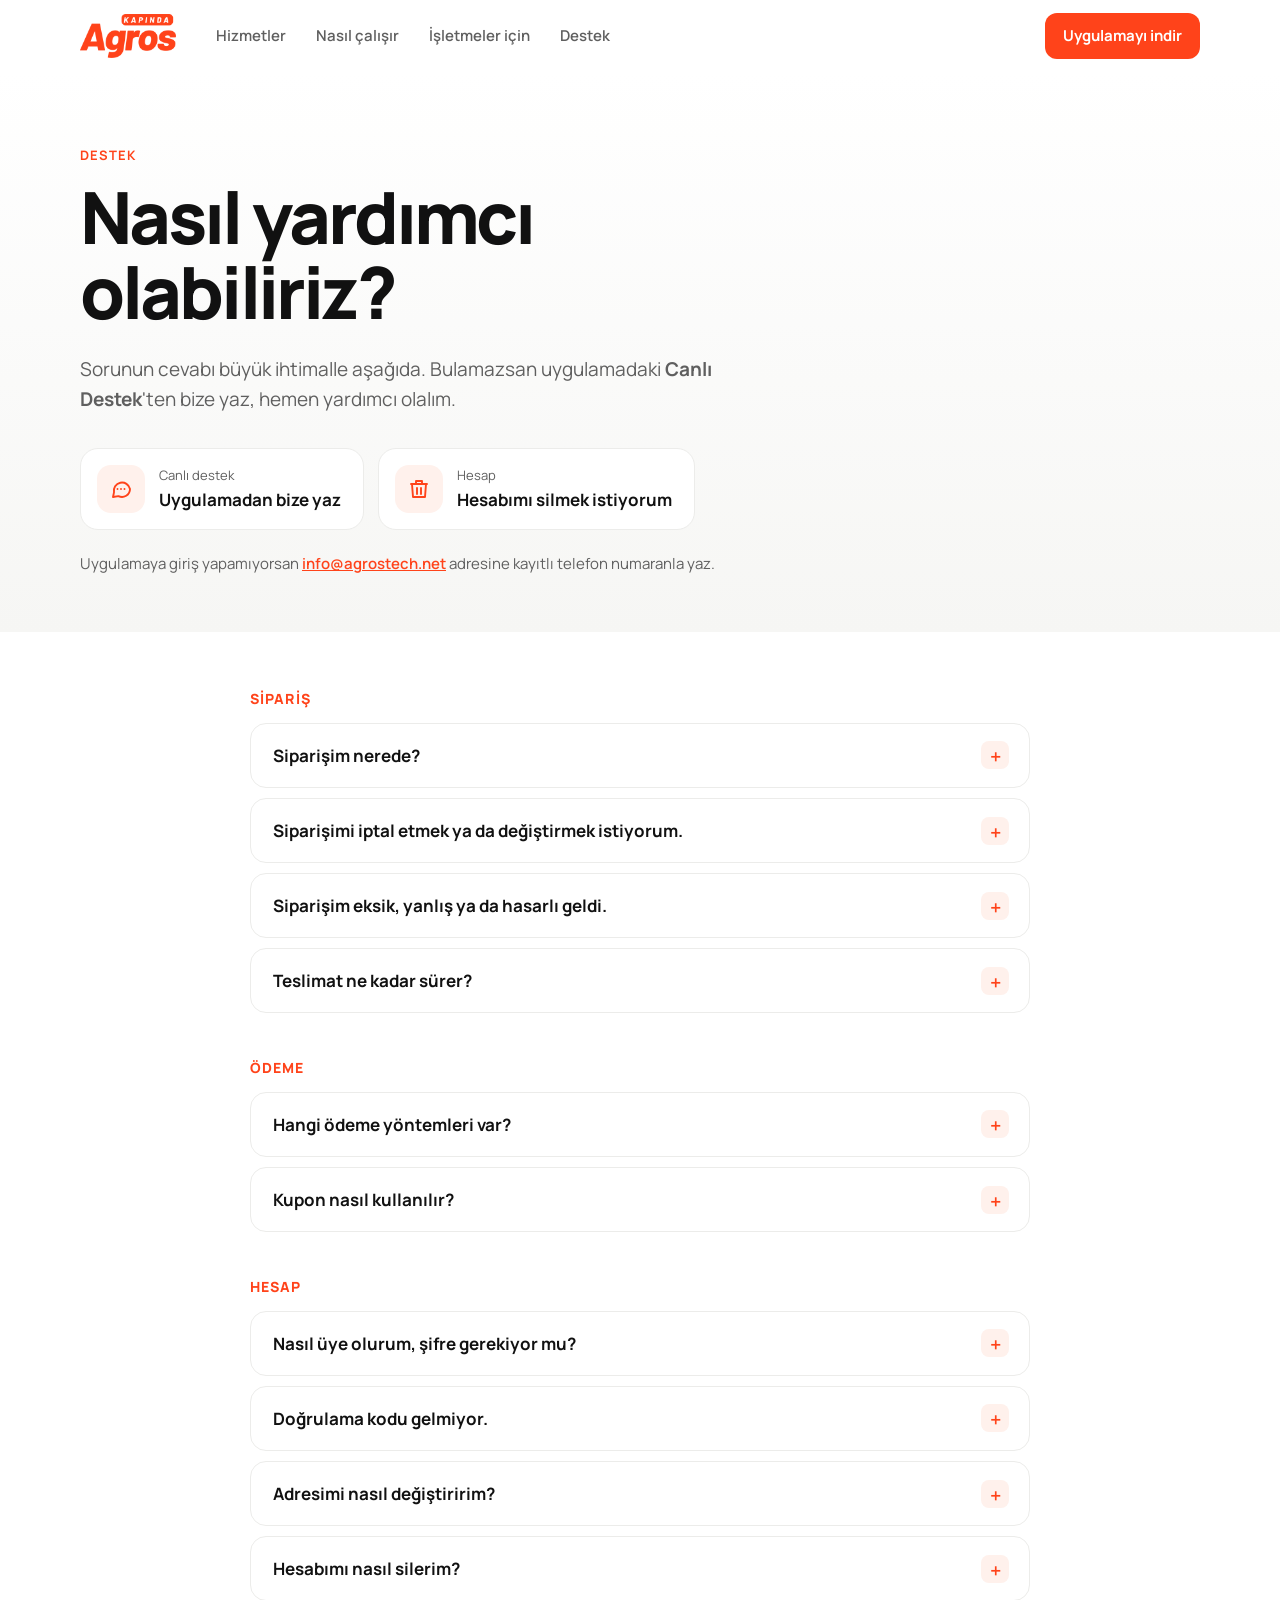
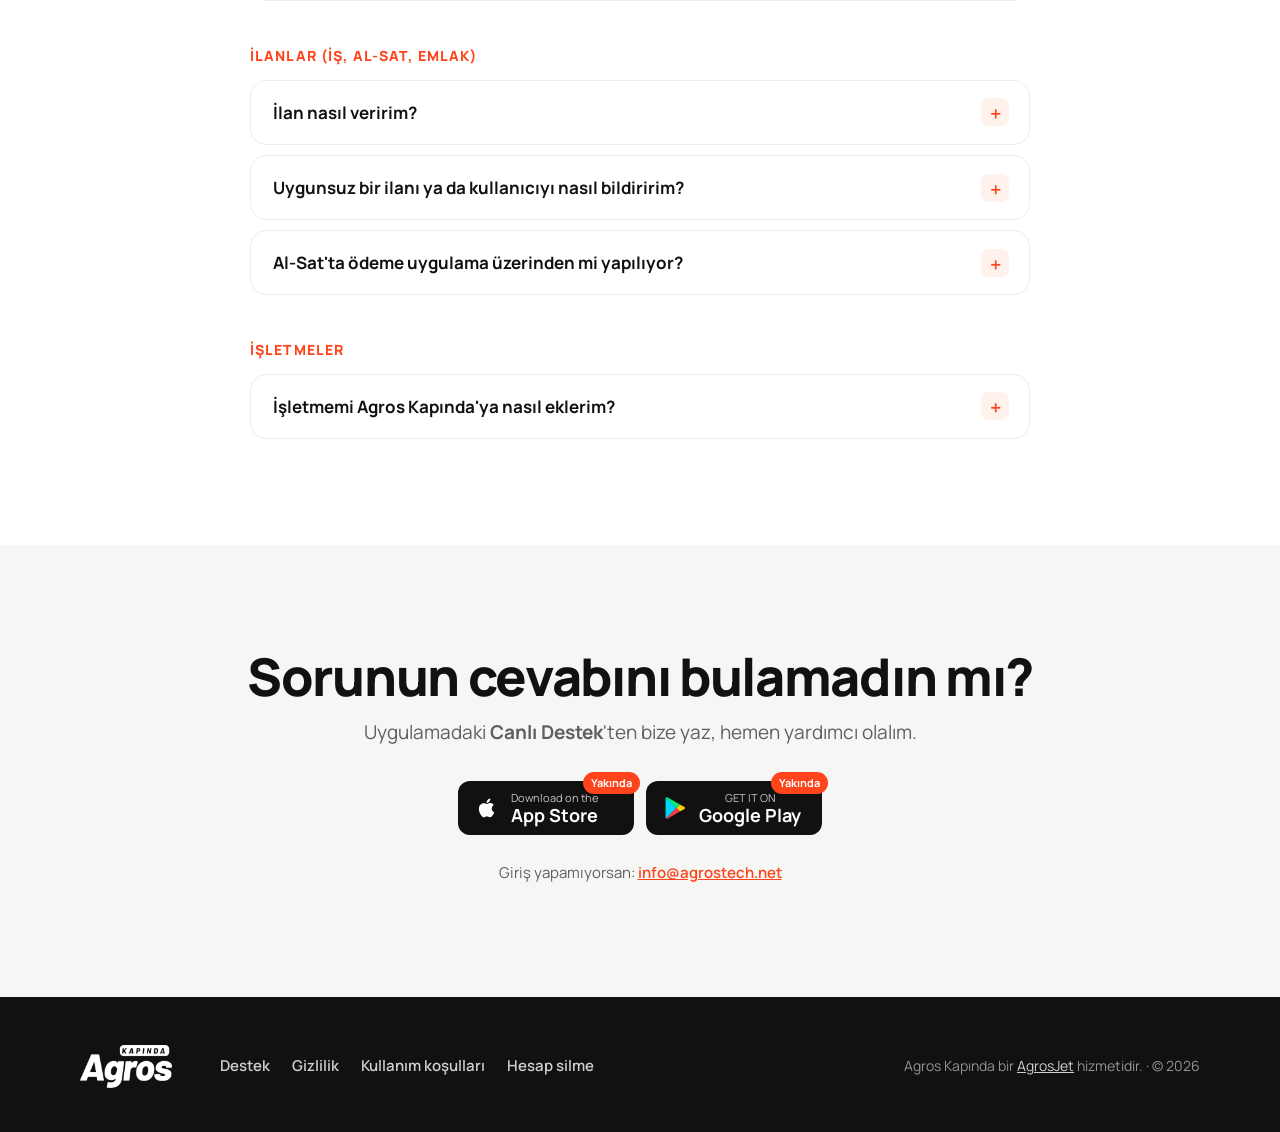
==== commit cbcf0acc: "Destek: siparis sorulari uygulamadaki Canli Destek'e yonlendirilir; e-posta yalniz giris yapamayanla" ====
--- a/destek.html
+++ b/destek.html
@@ -48,18 +48,18 @@
     <div class="kap">
       <p class="ust-yazi">Destek</p>
       <h1>Nasıl yardımcı<br>olabiliriz?</h1>
-      <p class="giris-alt">Sorunun cevabı büyük ihtimalle aşağıda. Bulamazsan bize yaz, en kısa sürede dönelim.</p>
+      <p class="giris-alt">Sorunun cevabı büyük ihtimalle aşağıda. Bulamazsan uygulamadaki <b>Canlı Destek</b>'ten bize yaz, hemen yardımcı olalım.</p>
       <div class="iletisim-kartlari">
-        <a class="iletisim" href="mailto:info@agrostech.net?subject=Agros%20Kap%C4%B1nda%20destek">
-          <span class="ikon"><svg viewBox="0 0 24 24"><path d="M4 6h16v12H4zM4 7l8 6 8-6"/></svg></span>
-          <span><small>E-posta</small><b>info@agrostech.net</b></span>
+        <a class="iletisim" href="#yaz">
+          <span class="ikon"><svg viewBox="0 0 24 24"><path d="M21 12a8 8 0 0 1-11.6 7.1L4 20l1-4.6A8 8 0 1 1 21 12zM8.5 12h.01M12 12h.01M15.5 12h.01"/></svg></span>
+          <span><small>Canlı destek</small><b>Uygulamadan bize yaz</b></span>
         </a>
         <a class="iletisim" href="https://agrosjet.app/m/hesap-sil" rel="noopener">
           <span class="ikon"><svg viewBox="0 0 24 24"><path d="M4 7h16M10 11v6M14 11v6M5 7l1 13h12l1-13M9 7V4h6v3"/></svg></span>
           <span><small>Hesap</small><b>Hesabımı silmek istiyorum</b></span>
         </a>
       </div>
-      <p class="ipucu">Bir siparişle ilgili yazıyorsan <b>sipariş numaranı</b> ve <b>kayıtlı telefon numaranı</b> eklersen daha hızlı yardımcı olabiliriz.</p>
+      <p class="ipucu">Uygulamaya giriş yapamıyorsan <a href="mailto:info@agrostech.net?subject=Agros%20Kap%C4%B1nda%20destek">info@agrostech.net</a> adresine kayıtlı telefon numaranla yaz.</p>
     </div>
   </section>
 
@@ -72,11 +72,11 @@
         </details>
         <details class="sss">
           <summary>Siparişimi iptal etmek ya da değiştirmek istiyorum.</summary>
-          <div class="sss-cevap">Sipariş işletme tarafından hazırlanmaya başlandıysa değişiklik yapılamayabilir. Hemen <a href="mailto:info@agrostech.net">info@agrostech.net</a> adresine sipariş numaranla yaz; işletmeyle iletişime geçip sana dönelim.</div>
+          <div class="sss-cevap">Sipariş işletme tarafından hazırlanmaya başlandıysa değişiklik yapılamayabilir. Hemen uygulamadaki <b>Canlı Destek</b>'ten bize yaz; işletmeyle iletişime geçip sana dönelim.</div>
         </details>
         <details class="sss">
           <summary>Siparişim eksik, yanlış ya da hasarlı geldi.</summary>
-          <div class="sss-cevap">Çok üzgünüz. Sipariş numaranı ve mümkünse bir fotoğrafı <a href="mailto:info@agrostech.net">info@agrostech.net</a> adresine gönder. İşletmeyle birlikte inceleyip sana dönüş yapacağız.</div>
+          <div class="sss-cevap">Çok üzgünüz. Uygulamadaki <b>Canlı Destek</b>'ten bize yaz; işletmeyle birlikte inceleyip sana dönüş yapacağız.</div>
         </details>
         <details class="sss">
           <summary>Teslimat ne kadar sürer?</summary>
@@ -98,7 +98,7 @@
         </details>
         <details class="sss">
           <summary>Doğrulama kodu gelmiyor.</summary>
-          <div class="sss-cevap">Numaranı doğru yazdığından emin ol ve bir dakika bekleyip tekrar kod iste. SMS engelleme ya da sinyal sorunu olabilir. Yine gelmezse bize yaz.</div>
+          <div class="sss-cevap">Numaranı doğru yazdığından emin ol ve bir dakika bekleyip tekrar kod iste. SMS engelleme ya da sinyal sorunu olabilir. Yine gelmezse <a href="mailto:info@agrostech.net?subject=Do%C4%9Frulama%20kodu">info@agrostech.net</a> adresine telefon numaranla yaz.</div>
         </details>
         <details class="sss">
           <summary>Adresimi nasıl değiştiririm?</summary>
@@ -129,11 +129,12 @@
     </div>
   </section>
 
-  <section class="indir" id="indir">
+  <section class="indir" id="yaz">
     <div class="kap indir-ic">
       <h2>Sorunun cevabını bulamadın mı?</h2>
-      <p>Bize yaz, en kısa sürede dönelim.</p>
-      <div class="magazalar ortala"><a class="dugme dugme-turuncu dugme-buyuk" href="mailto:info@agrostech.net?subject=Agros%20Kap%C4%B1nda%20destek">info@agrostech.net</a></div>
+      <p>Uygulamadaki <b>Canlı Destek</b>'ten bize yaz, hemen yardımcı olalım.</p>
+      <div class="magazalar ortala" data-magazalar></div>
+      <p class="yedek-iletisim">Giriş yapamıyorsan: <a href="mailto:info@agrostech.net?subject=Agros%20Kap%C4%B1nda%20destek">info@agrostech.net</a></p>
     </div>
   </section>
 </main>
--- a/style.css
+++ b/style.css
@@ -373,3 +373,5 @@
   .sss-cevap { padding: 0 18px 18px; font-size: 15px; }
   .alt-ic img { margin-right: 0; }
 }
+.ipucu a, .yedek-iletisim a { color: var(--turuncu); font-weight: 600; }
+.yedek-iletisim { margin-top: 26px !important; font-size: 15px !important; }
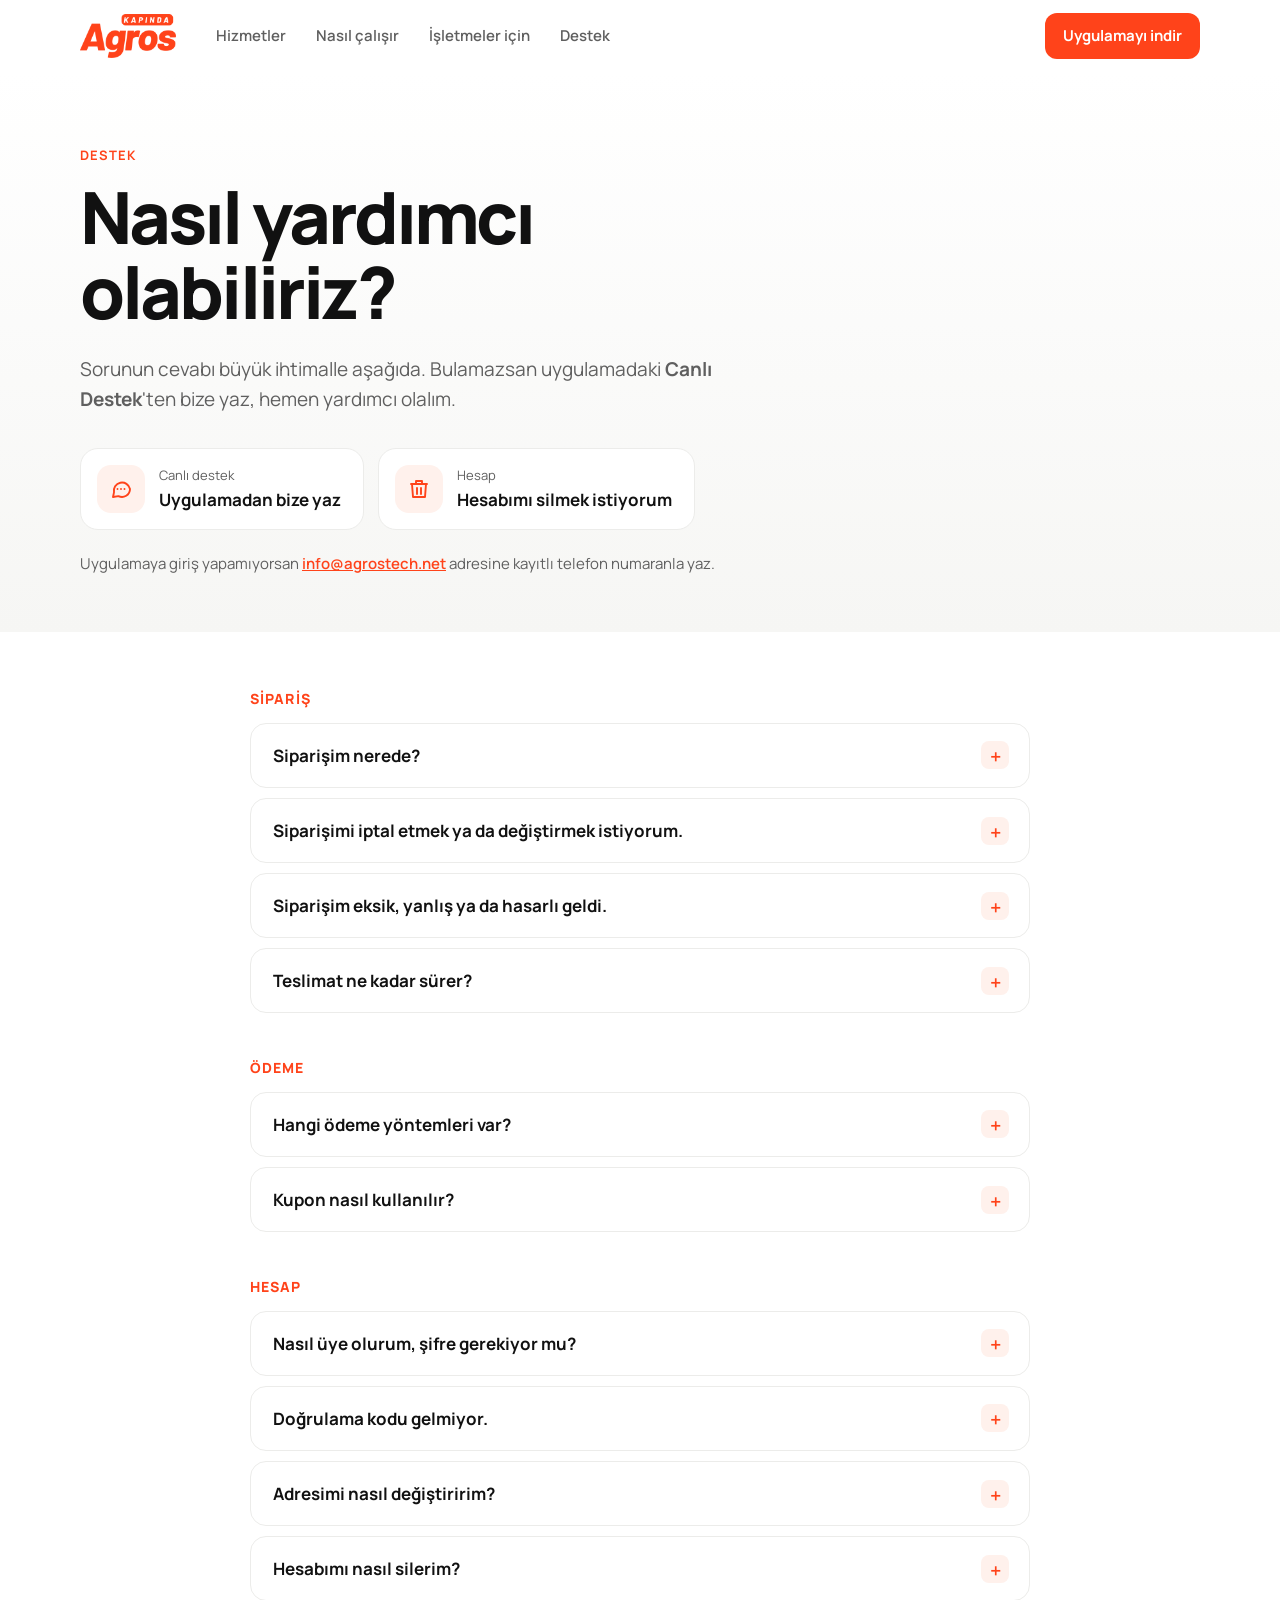
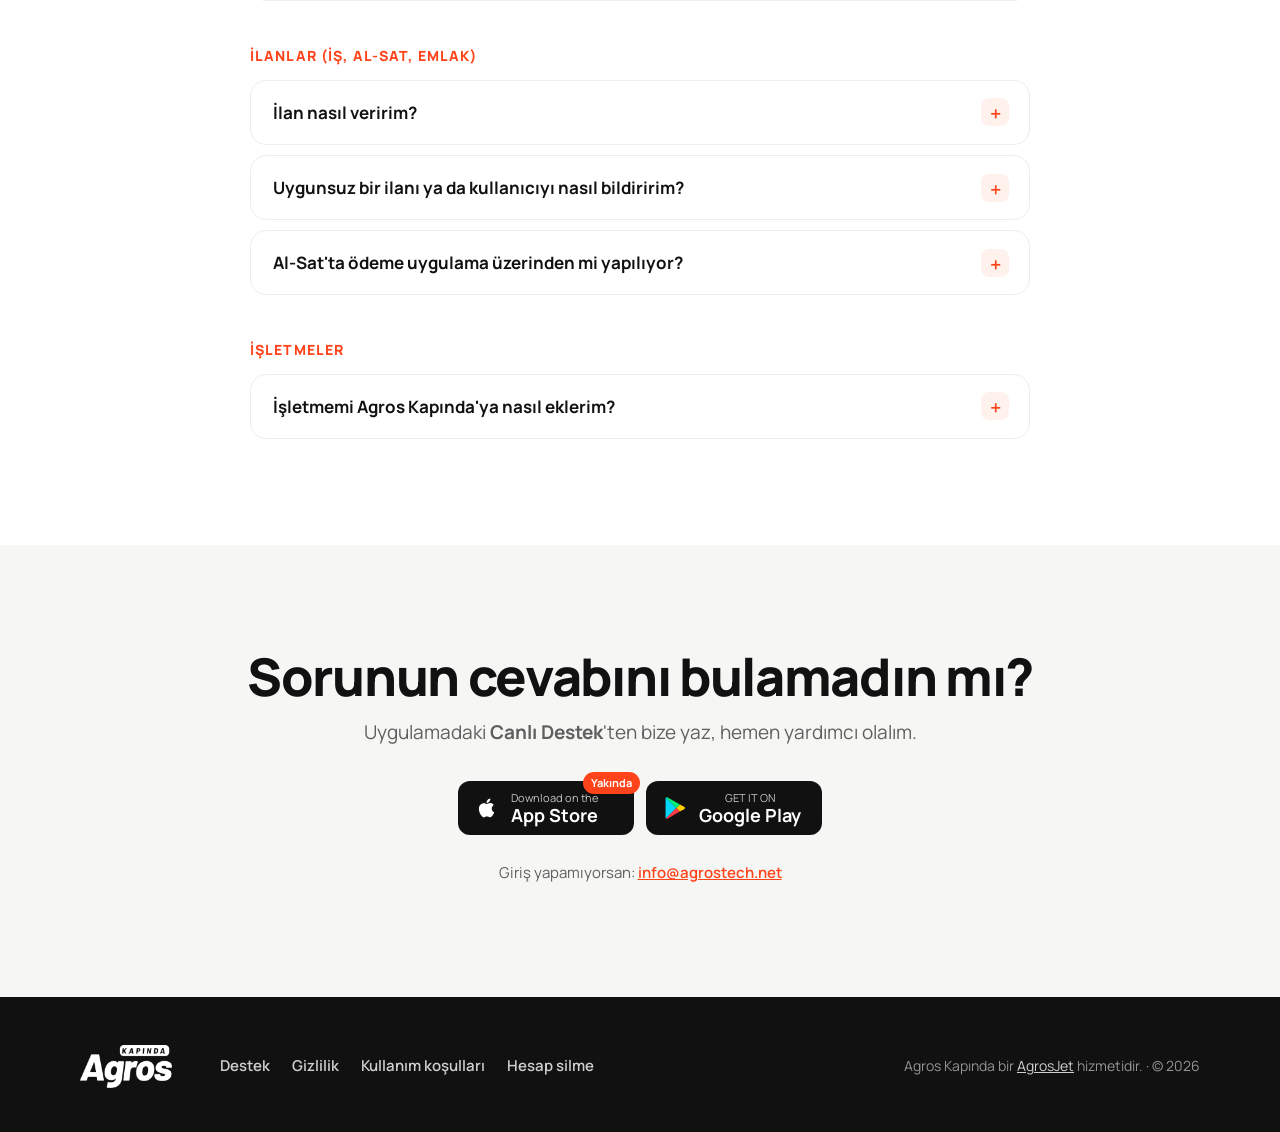
==== commit ffd1565e: "Isletme basvuru formu (AgrosJet.net'e gider; guvenlik sorusu + tuzak alan); destek SSS forma yonlend" ====
--- a/destek.html
+++ b/destek.html
@@ -124,7 +124,7 @@
       <h2 class="sss-grup">İşletmeler</h2>
         <details class="sss">
           <summary>İşletmemi Agros Kapında'ya nasıl eklerim?</summary>
-          <div class="sss-cevap">İşletme başvuruları çok yakında bu siteden alınacak. Şimdiden ilgileniyorsan işletme adını, türünü (restoran, market, manav, çiçekçi…) ve telefon numaranı <a href="mailto:info@agrostech.net?subject=%C4%B0%C5%9Fletme%20ba%C5%9Fvurusu">info@agrostech.net</a> adresine gönder.</div>
+          <div class="sss-cevap">Ana sayfadaki <a href="/#isletmeler">işletme başvuru formunu</a> doldur; ekibimiz seni arayıp kurulumda yardımcı olur. Restoran, kafe, market, manav, kuruyemişçi, çiçekçi ve daha fazlası başvurabilir.</div>
         </details>
     </div>
   </section>
--- a/style.css
+++ b/style.css
@@ -258,9 +258,47 @@
 }
 .isletme-kart::after { content: ""; position: absolute; right: -120px; bottom: -160px; width: 420px; height: 420px; border-radius: 50%; background: rgba(255,255,255,.08); }
 .isletme-metin p:not(.ust-yazi) { margin-top: 16px; font-size: 18px; color: rgba(255,255,255,.9); max-width: 30em; }
-.yakinda-satir { margin-top: 28px; display: flex; align-items: center; gap: 12px; flex-wrap: wrap; font-size: 15px; font-weight: 500; }
-.yakinda-rozet { background: #fff; color: var(--turuncu); font-weight: 800; font-size: 13px; border-radius: 999px; padding: 6px 12px; }
-.isletme-turleri { display: flex; flex-wrap: wrap; gap: 10px; position: relative; z-index: 1; }
+.isletme-kart { grid-template-columns: 1fr 1.15fr; align-items: start; }
+.isletme-turleri { display: flex; flex-wrap: wrap; gap: 10px; position: relative; z-index: 1; margin-top: 28px; }
+.basvuru-adim { margin-top: 32px; display: grid; gap: 12px; font-weight: 600; font-size: 16px; }
+.basvuru-adim li { display: flex; align-items: center; gap: 12px; }
+.basvuru-adim b { width: 30px; height: 30px; border-radius: 50%; background: #fff; color: var(--turuncu); display: grid; place-items: center; font-size: 14px; font-weight: 800; flex: none; }
+
+.basvuru, .basvuru-tamam {
+  position: relative; z-index: 1; background: #fff; color: var(--yazi); border-radius: 22px;
+  padding: 28px; box-shadow: 0 24px 60px rgba(120, 20, 0, .25);
+}
+.basvuru h3, .basvuru-tamam h3 { font-size: 22px; font-weight: 800; }
+.basvuru .alanlar { margin-top: 18px; display: grid; grid-template-columns: 1fr 1fr; gap: 12px; }
+.basvuru label { display: grid; gap: 6px; font-size: 13px; font-weight: 700; color: #333; min-width: 0; }
+.basvuru label small { font-weight: 500; color: var(--yazi-soluk); }
+.basvuru .genis { grid-column: 1 / -1; }
+.basvuru input, .basvuru select, .basvuru textarea {
+  font: inherit; font-size: 16px; font-weight: 500; color: var(--yazi); width: 100%;
+  background: var(--zemin-gri); border: 1.5px solid transparent; border-radius: 12px; padding: 11px 13px;
+  transition: border-color .15s, background .15s;
+}
+.basvuru textarea { resize: vertical; min-height: 64px; }
+.basvuru input:focus, .basvuru select:focus, .basvuru textarea:focus { outline: none; border-color: var(--turuncu); background: #fff; }
+.basvuru .hatali { border-color: #D92D20; background: #FFF5F4; }
+.basvuru .guvenlik { grid-template-columns: 1fr 96px; align-items: center; }
+.basvuru .guvenlik b { color: var(--turuncu); font-weight: 800; font-size: 15px; white-space: nowrap; }
+.basvuru .tuzak { position: absolute; left: -9999px; width: 1px; height: 1px; overflow: hidden; }
+.basvuru .onay { margin-top: 16px; display: flex; gap: 10px; align-items: flex-start; font-weight: 500; font-size: 13px; color: var(--yazi-soluk); }
+.basvuru .onay input { width: 18px; height: 18px; margin-top: 1px; accent-color: var(--turuncu); flex: none; padding: 0; }
+.basvuru .onay a { color: var(--yazi); text-decoration: underline; }
+.basvuru-mesaj { margin-top: 14px; font-size: 14px; font-weight: 600; color: #B42318; background: #FEF3F2; border-radius: 10px; padding: 10px 12px; }
+.basvuru-gonder {
+  margin-top: 18px; width: 100%; border: 0; cursor: pointer; font: inherit; font-weight: 800; font-size: 16px;
+  background: var(--koyu); color: #fff; border-radius: 14px; padding: 15px; transition: transform .15s, background .15s;
+}
+.basvuru-gonder:hover { background: var(--turuncu-koyu); }
+.basvuru-gonder:active { transform: scale(.98); }
+.basvuru-gonder:disabled { opacity: .6; cursor: wait; }
+.basvuru-tamam { text-align: center; padding: 56px 28px; align-self: center; }
+.basvuru-tamam p { margin-top: 8px; color: var(--yazi-soluk); }
+.tamam-ikon { width: 64px; height: 64px; border-radius: 50%; background: var(--turuncu); color: #fff; display: inline-grid; place-items: center; font-size: 32px; font-weight: 800; margin-bottom: 16px; animation: tamam .5s cubic-bezier(.3,1.6,.5,1); }
+@keyframes tamam { from { transform: scale(0); } }
 .isletme-turleri li { background: rgba(255,255,255,.14); border: 1px solid rgba(255,255,255,.28); border-radius: 999px; padding: 9px 16px; font-weight: 600; font-size: 15px; }
 
 /* ───────── İndir ───────── */
@@ -295,6 +333,7 @@
   .giris-ic { grid-template-columns: 1fr; gap: 48px; }
   .adimlar { grid-template-columns: 1fr; }
   .isletme-kart { grid-template-columns: 1fr; padding: 44px 26px; gap: 30px; border-radius: 24px; }
+  .basvuru { padding: 22px 18px; }
   .hizmetler, .neden { padding: 80px 0; }
   .nasil, .indir { padding: 80px 0; }
   .isletmeler { padding-bottom: 80px; }
